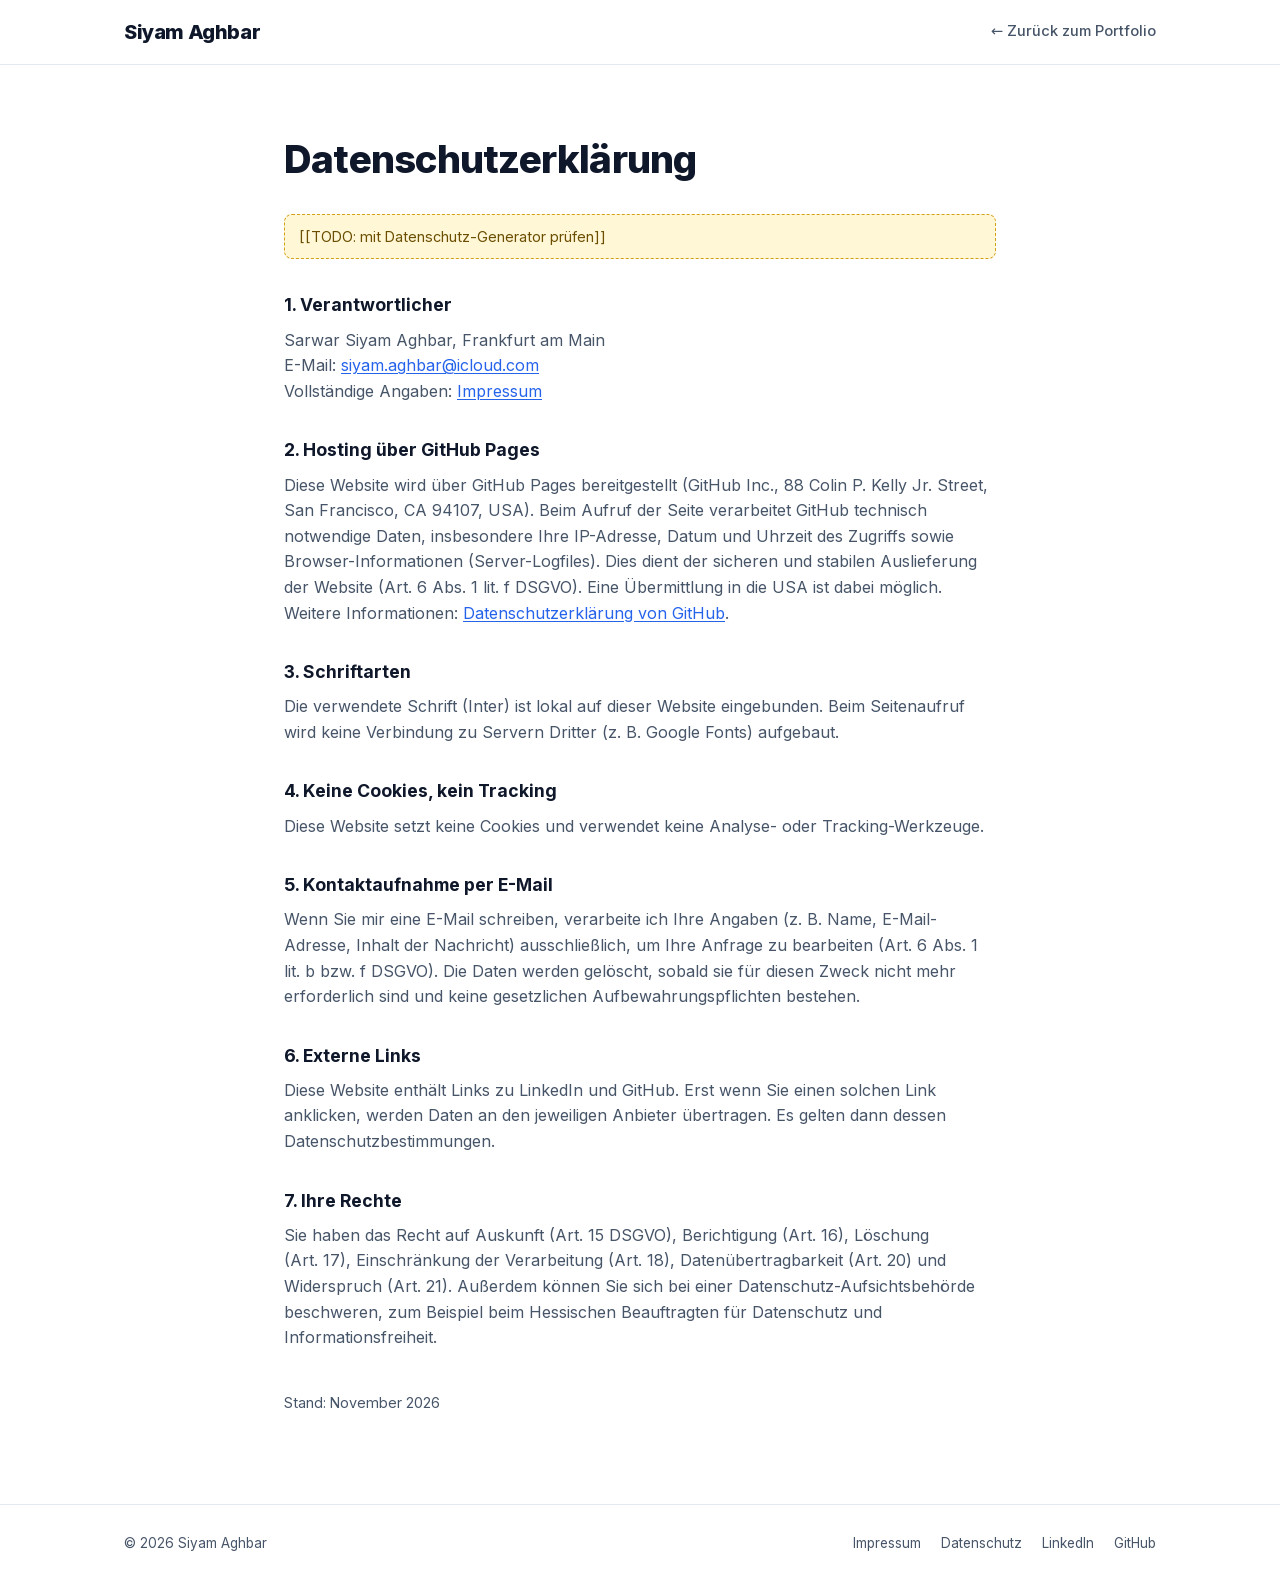
==== datenschutz.html @ 8df8c75a "Recht & Datenschutz: Inter lokal hosten, Impressum und Datenschutz anlegen - Inter als Variable Font" ====
<!doctype html>
<html lang="de">
<head>
  <meta charset="utf-8">
  <meta name="viewport" content="width=device-width, initial-scale=1">
  <title>Datenschutz – Siyam Aghbar</title>
  <meta name="robots" content="noindex">
  <link rel="icon" href="favicon.svg" type="image/svg+xml">
  <link rel="preload" href="fonts/inter-latin-var.woff2" as="font" type="font/woff2" crossorigin>
  <link rel="stylesheet" href="style.css">
</head>
<body>
  <a class="skip-link" href="#inhalt">Zum Inhalt</a>

  <header class="nav">
    <div class="container nav-inner">
      <a href="index.html" class="logo">Siyam Aghbar</a>
      <a href="index.html" class="nav-back">← Zurück zum Portfolio</a>
    </div>
  </header>

  <main id="inhalt" class="legal">
    <div class="container">
      <h1>Datenschutzerklärung</h1>

      <p class="todo-note">[[TODO: mit Datenschutz-Generator prüfen]]</p>

      <h2>1. Verantwortlicher</h2>
      <p>
        Sarwar Siyam Aghbar, Frankfurt am Main<br>
        E-Mail: <a href="mailto:siyam.aghbar@icloud.com">siyam.aghbar@icloud.com</a><br>
        Vollständige Angaben: <a href="impressum.html">Impressum</a>
      </p>

      <h2>2. Hosting über GitHub Pages</h2>
      <p>
        Diese Website wird über GitHub Pages bereitgestellt (GitHub Inc., 88 Colin P. Kelly Jr. Street,
        San Francisco, CA 94107, USA). Beim Aufruf der Seite verarbeitet GitHub technisch notwendige Daten,
        insbesondere Ihre IP-Adresse, Datum und Uhrzeit des Zugriffs sowie Browser-Informationen
        (Server-Logfiles). Dies dient der sicheren und stabilen Auslieferung der Website
        (Art.&nbsp;6 Abs.&nbsp;1 lit.&nbsp;f DSGVO). Eine Übermittlung in die USA ist dabei möglich.
        Weitere Informationen: <a href="https://docs.github.com/de/site-policy/privacy-policies/github-general-privacy-statement" target="_blank" rel="noopener">Datenschutzerklärung von GitHub</a>.
      </p>

      <h2>3. Schriftarten</h2>
      <p>
        Die verwendete Schrift (Inter) ist lokal auf dieser Website eingebunden.
        Beim Seitenaufruf wird keine Verbindung zu Servern Dritter (z.&nbsp;B. Google Fonts) aufgebaut.
      </p>

      <h2>4. Keine Cookies, kein Tracking</h2>
      <p>
        Diese Website setzt keine Cookies und verwendet keine Analyse- oder Tracking-Werkzeuge.
      </p>

      <h2>5. Kontaktaufnahme per E-Mail</h2>
      <p>
        Wenn Sie mir eine E-Mail schreiben, verarbeite ich Ihre Angaben (z.&nbsp;B. Name, E-Mail-Adresse,
        Inhalt der Nachricht) ausschließlich, um Ihre Anfrage zu bearbeiten
        (Art.&nbsp;6 Abs.&nbsp;1 lit.&nbsp;b bzw. f DSGVO). Die Daten werden gelöscht, sobald sie für diesen
        Zweck nicht mehr erforderlich sind und keine gesetzlichen Aufbewahrungspflichten bestehen.
      </p>

      <h2>6. Externe Links</h2>
      <p>
        Diese Website enthält Links zu LinkedIn und GitHub. Erst wenn Sie einen solchen Link anklicken,
        werden Daten an den jeweiligen Anbieter übertragen. Es gelten dann dessen Datenschutzbestimmungen.
      </p>

      <h2>7. Ihre Rechte</h2>
      <p>
        Sie haben das Recht auf Auskunft (Art.&nbsp;15 DSGVO), Berichtigung (Art.&nbsp;16), Löschung (Art.&nbsp;17),
        Einschränkung der Verarbeitung (Art.&nbsp;18), Datenübertragbarkeit (Art.&nbsp;20) und Widerspruch
        (Art.&nbsp;21). Außerdem können Sie sich bei einer Datenschutz-Aufsichtsbehörde beschweren,
        zum Beispiel beim Hessischen Beauftragten für Datenschutz und Informationsfreiheit.
      </p>

      <p class="legal-date">Stand: November 2026</p>
    </div>
  </main>

  <footer class="footer">
    <div class="container footer-inner">
      <span>© 2026 Siyam Aghbar</span>
      <nav class="footer-links" aria-label="Rechtliches und Profile">
        <a href="impressum.html">Impressum</a>
        <a href="datenschutz.html" aria-current="page">Datenschutz</a>
        <a href="https://www.linkedin.com/in/siyam-aghbar-1a1a46248/" target="_blank" rel="noopener">LinkedIn</a>
        <a href="https://github.com/sarwar-siyam" target="_blank" rel="noopener">GitHub</a>
      </nav>
    </div>
  </footer>
</body>
</html>
---- style.css ----
/* Schrift: Inter (Variable Font, Latin-Subset), lokal gehostet – Lizenz: fonts/OFL.txt */
@font-face {
  font-family: "Inter";
  font-style: normal;
  font-weight: 400 800;
  font-display: swap;
  src: url("fonts/inter-latin-var.woff2") format("woff2");
}

:root {
  --bg: #ffffff;
  --bg-alt: #f5f7fa;
  --text: #0f172a;
  --muted: #475569;
  --border: #e2e8f0;
  --accent: #2563eb;
  --accent-soft: #eff4ff;
  --card: #ffffff;
  --radius: 14px;
}

@media (prefers-color-scheme: dark) {
  :root {
    --bg: #0b1120;
    --bg-alt: #111827;
    --text: #e5e7eb;
    --muted: #9ca3af;
    --border: #1f2937;
    --accent: #60a5fa;
    --accent-soft: #172554;
    --card: #111827;
  }
  .section.alt .card { background: #0b1120; }
}

* { box-sizing: border-box; margin: 0; padding: 0; }

html { scroll-behavior: smooth; scroll-padding-top: 72px; }

body {
  font-family: "Inter", system-ui, -apple-system, sans-serif;
  background: var(--bg);
  color: var(--text);
  line-height: 1.6;
  -webkit-font-smoothing: antialiased;
}

a { color: inherit; text-decoration: none; }

.container { max-width: 1080px; margin: 0 auto; padding: 0 24px; }

/* NAV */
.nav {
  position: sticky; top: 0; z-index: 10;
  background: color-mix(in srgb, var(--bg) 85%, transparent);
  backdrop-filter: blur(10px);
  border-bottom: 1px solid var(--border);
}
.nav-inner { display: flex; align-items: center; justify-content: space-between; height: 64px; }
.logo { font-weight: 800; font-size: 1.25rem; letter-spacing: -0.02em; }
.logo span { color: var(--accent); }
.nav nav { display: flex; gap: 28px; align-items: center; }
.nav nav a { font-size: 0.92rem; font-weight: 500; color: var(--muted); transition: color .2s; }
.nav nav a:hover { color: var(--text); }
.nav nav a.nav-cta { color: var(--accent); }

/* HERO */
.hero { padding: 110px 0 90px; }
.eyebrow {
  display: inline-block; font-size: 0.85rem; font-weight: 600;
  color: var(--accent); background: var(--accent-soft);
  padding: 6px 14px; border-radius: 999px; margin-bottom: 22px;
}
.hero h1 { font-size: clamp(2.4rem, 6vw, 4rem); font-weight: 800; letter-spacing: -0.03em; line-height: 1.1; }
.lead { font-size: 1.2rem; color: var(--muted); max-width: 680px; margin-top: 22px; }
.lead strong { color: var(--text); font-weight: 600; }
.hero-actions { display: flex; gap: 12px; flex-wrap: wrap; margin-top: 34px; }

.btn {
  display: inline-flex; align-items: center; justify-content: center;
  padding: 12px 22px; border-radius: 10px; font-weight: 600; font-size: 0.95rem;
  transition: transform .15s, background .2s, border-color .2s;
}
.btn:hover { transform: translateY(-1px); }
.btn-primary { background: var(--accent); color: #fff; }
.btn-ghost { border: 1px solid var(--border); }
.btn-ghost:hover { border-color: var(--accent); }

.stats {
  list-style: none; display: grid; grid-template-columns: repeat(3, 1fr);
  gap: 16px; margin-top: 64px; max-width: 760px;
}
.stats li { border-left: 3px solid var(--accent); padding-left: 16px; }
.stats strong { display: block; font-size: 1.8rem; font-weight: 800; letter-spacing: -0.02em; }
.stats span { font-size: 0.9rem; color: var(--muted); }

/* SECTIONS */
.section { padding: 90px 0; }
.section.alt { background: var(--bg-alt); }
.section-title { font-size: clamp(1.7rem, 3.5vw, 2.2rem); font-weight: 800; letter-spacing: -0.02em; margin-bottom: 12px; }
.section-intro { color: var(--muted); max-width: 640px; margin-bottom: 40px; }
.sub-title { font-size: 1.15rem; margin: 48px 0 16px; }

/* CARDS */
.cards { display: grid; gap: 20px; }
.cards.three { grid-template-columns: repeat(3, 1fr); }
.cards.two { grid-template-columns: repeat(2, 1fr); }
.card {
  background: var(--card); border: 1px solid var(--border);
  border-radius: var(--radius); padding: 28px;
}
.card h3 { font-size: 1.1rem; margin-bottom: 8px; }
.card p { color: var(--muted); font-size: 0.95rem; }

.icon {
  width: 44px; height: 44px; border-radius: 10px; background: var(--accent-soft);
  display: grid; place-items: center; margin-bottom: 18px;
}
.icon svg { width: 22px; height: 22px; fill: none; stroke: var(--accent); stroke-width: 2; stroke-linecap: round; stroke-linejoin: round; }

.project { display: flex; flex-direction: column; transition: border-color .2s, transform .2s, box-shadow .2s; }
.project:hover { border-color: var(--accent); transform: translateY(-3px); box-shadow: 0 10px 30px -12px rgba(37, 99, 235, .25); }
.project p { flex: 1; }
.tags { display: flex; flex-wrap: wrap; gap: 6px; margin-bottom: 14px; }
.tags span { font-size: 0.75rem; font-weight: 600; color: var(--accent); background: var(--accent-soft); padding: 3px 10px; border-radius: 999px; }
.more { margin-top: 18px; font-weight: 600; font-size: 0.9rem; color: var(--accent); }

/* TIMELINE */
.timeline { list-style: none; margin-top: 32px; border-left: 2px solid var(--border); }
.timeline > li { position: relative; padding: 0 0 44px 32px; }
.timeline > li:last-child { padding-bottom: 0; }
.timeline > li::before {
  content: ""; position: absolute; left: -7px; top: 6px;
  width: 12px; height: 12px; border-radius: 50%;
  background: var(--accent); box-shadow: 0 0 0 4px var(--bg-alt);
}
.date { font-size: 0.85rem; font-weight: 600; color: var(--accent); }
.timeline h3 { font-size: 1.15rem; margin-top: 2px; }
.meta { color: var(--muted); font-size: 0.9rem; margin-bottom: 10px; }
.timeline ul { padding-left: 18px; color: var(--muted); }
.timeline ul li { margin-bottom: 6px; }
.timeline ul strong { color: var(--text); font-weight: 600; }

/* SKILLS */
.skills-grid { display: grid; grid-template-columns: repeat(3, 1fr); gap: 28px; margin-top: 32px; }
.skill-group h3 { font-size: 0.95rem; margin-bottom: 10px; }
.chips { list-style: none; display: flex; flex-wrap: wrap; gap: 8px; }
.chips li { font-size: 0.85rem; padding: 5px 12px; border: 1px solid var(--border); border-radius: 8px; background: var(--card); }

.certs { display: grid; grid-template-columns: repeat(4, 1fr); gap: 16px; }
.cert {
  display: flex; flex-direction: column; gap: 4px;
  background: var(--card); border: 1px solid var(--border); border-radius: var(--radius); padding: 18px;
  font-size: 0.9rem; color: var(--muted);
}
.cert .code { font-weight: 800; font-size: 1.1rem; color: var(--text); }
.edu { margin-top: 48px; }

/* CONTACT */
.contact { text-align: center; }
.contact .section-intro { margin-left: auto; margin-right: auto; }
.contact-links { display: flex; gap: 12px; justify-content: center; flex-wrap: wrap; }
.location { margin-top: 24px; color: var(--muted); font-size: 0.9rem; }

.footer { border-top: 1px solid var(--border); padding: 28px 0; font-size: 0.85rem; color: var(--muted); }

/* RESPONSIVE */
@media (max-width: 860px) {
  .cards.three, .skills-grid { grid-template-columns: 1fr 1fr; }
  .certs { grid-template-columns: 1fr 1fr; }
}
@media (max-width: 640px) {
  .container { padding: 0 16px; }
  .nav nav a:not(.nav-cta) { display: none; }
  .hero { padding: 70px 0 60px; }
  .stats, .cards.three, .cards.two, .skills-grid, .certs { grid-template-columns: 1fr; }
  .stats { gap: 20px; margin-top: 44px; }
  .section { padding: 64px 0; }
  .card { padding: 22px; }
}

/* ===== v2: Kundennutzen & Projekte ===== */
.hl { color: var(--accent); }
.hero h1 { max-width: 820px; }

.pains .card h3 { font-size: 1.05rem; }
.pains .card { border-top: 3px solid var(--accent); }

.service p { margin-bottom: 16px; }
.checks { list-style: none; display: grid; gap: 8px; font-size: 0.92rem; }
.checks li { position: relative; padding-left: 26px; }
.checks li::before {
  content: ""; position: absolute; left: 0; top: 4px; width: 16px; height: 16px; border-radius: 50%;
  background: var(--accent-soft) url("data:image/svg+xml,%3Csvg xmlns='http://www.w3.org/2000/svg' viewBox='0 0 16 16'%3E%3Cpath d='M4 8.5l2.5 2.5L12 5.5' fill='none' stroke='%232563eb' stroke-width='2' stroke-linecap='round' stroke-linejoin='round'/%3E%3C/svg%3E") center/12px no-repeat;
}

.case {
  background: var(--card); border: 1px solid var(--border); border-radius: var(--radius);
  padding: 32px; margin-bottom: 24px;
}
.case-label { font-size: 0.8rem; font-weight: 600; color: var(--accent); text-transform: uppercase; letter-spacing: 0.06em; }
.case-head h3 { font-size: 1.35rem; margin: 6px 0 22px; letter-spacing: -0.01em; }
.case-grid { display: grid; grid-template-columns: repeat(3, 1fr); gap: 28px; margin-bottom: 22px; }
.case-grid h4 { font-size: 0.8rem; text-transform: uppercase; letter-spacing: 0.06em; color: var(--muted); margin-bottom: 6px; }
.case-grid p { font-size: 0.95rem; color: var(--muted); }
.case-grid .result { background: var(--accent-soft); border-radius: 10px; padding: 16px 18px; }
.case-grid .result p, .case-grid .result strong { color: var(--text); }
.case .tags { margin-bottom: 0; }

.stack { display: grid; grid-template-columns: repeat(3, 1fr); gap: 20px; }
.stack-item { background: var(--card); border: 1px solid var(--border); border-radius: var(--radius); padding: 24px; }
.stack-item h3 { font-size: 1.05rem; margin-bottom: 14px; }
.stack-item .chips li { background: var(--bg-alt); }

.steps { list-style: none; display: grid; grid-template-columns: repeat(4, 1fr); gap: 20px; margin-top: 32px; }
.steps li { background: var(--card); border: 1px solid var(--border); border-radius: var(--radius); padding: 24px; }
.steps .num { font-size: 1.6rem; font-weight: 800; color: var(--accent); }
.steps h3 { font-size: 1.05rem; margin: 6px 0 8px; }
.steps p { font-size: 0.92rem; color: var(--muted); }

.certs-section { padding: 64px 0; }
.section-title.small { font-size: 1.3rem; margin-bottom: 20px; }

@media (prefers-color-scheme: dark) {
  .section.alt .case, .section.alt .steps li { background: #0b1120; }
}

@media (max-width: 860px) {
  .case-grid { grid-template-columns: 1fr; gap: 18px; }
  .stack, .steps { grid-template-columns: 1fr 1fr; }
}
@media (max-width: 640px) {
  .stack, .steps { grid-template-columns: 1fr; }
  .case { padding: 22px; }
  .case-head h3 { font-size: 1.15rem; }
}

/* Medallion-Datenfluss */
.flow { display: flex; align-items: stretch; gap: 26px; margin-bottom: 26px; flex-wrap: wrap; }
.flow-step {
  position: relative; flex: 1 1 0; min-width: 110px;
  border: 1px solid var(--border); border-radius: 10px; padding: 12px 14px;
  background: var(--bg-alt); font-size: 0.85rem;
}
.flow-step strong { display: block; font-size: 0.95rem; }
.flow-step span { color: var(--muted); }
.flow-step:not(:last-child)::after {
  content: "→"; position: absolute; right: -20px; top: 50%; transform: translateY(-50%);
  color: var(--muted); font-weight: 700;
}
.flow-step.bronze { border-top: 3px solid #b0753c; }
.flow-step.silver { border-top: 3px solid #94a3b8; }
.flow-step.gold   { border-top: 3px solid #d4a017; }
@media (max-width: 640px) {
  .flow { flex-direction: column; gap: 22px; }
  .flow-step:not(:last-child)::after { content: "↓"; right: auto; left: 50%; top: auto; bottom: -21px; transform: translateX(-50%); }
}

/* Hervorgehobenes Open-Source-Projekt */
.case.featured { border: 1px solid var(--accent); box-shadow: 0 12px 34px -18px rgba(37, 99, 235, .35); }
.case-foot { display: flex; align-items: center; justify-content: space-between; gap: 16px; flex-wrap: wrap; }
.btn-sm { padding: 9px 16px; font-size: 0.88rem; }
@media (max-width: 640px) { .case-foot .btn-sm { width: 100%; } }

/* Rechtliche Seiten & Footer */
.footer-inner { display: flex; justify-content: space-between; align-items: center; gap: 16px; flex-wrap: wrap; }
.footer-links { display: flex; gap: 20px; flex-wrap: wrap; }
.footer-links a:hover { color: var(--text); }
.nav-back { font-size: 0.92rem; font-weight: 500; color: var(--muted); }
.legal { padding: 64px 0 90px; }
.legal .container { max-width: 760px; }
.legal h1 { font-size: clamp(1.8rem, 4vw, 2.4rem); font-weight: 800; letter-spacing: -0.02em; margin-bottom: 24px; }
.legal h2 { font-size: 1.1rem; margin: 32px 0 8px; }
.legal p { color: var(--muted); }
.legal a { color: var(--accent); text-decoration: underline; text-underline-offset: 2px; }
.legal-date { margin-top: 40px; font-size: 0.9rem; }
.todo-note { background: #fff7d6; color: #6b4e00 !important; border: 1px dashed #d4a017; border-radius: 8px; padding: 10px 14px; font-size: 0.9rem; }
.skip-link { position: absolute; left: -9999px; top: 8px; z-index: 100; background: var(--accent); color: #fff; padding: 8px 14px; border-radius: 8px; }
.skip-link:focus { left: 8px; }
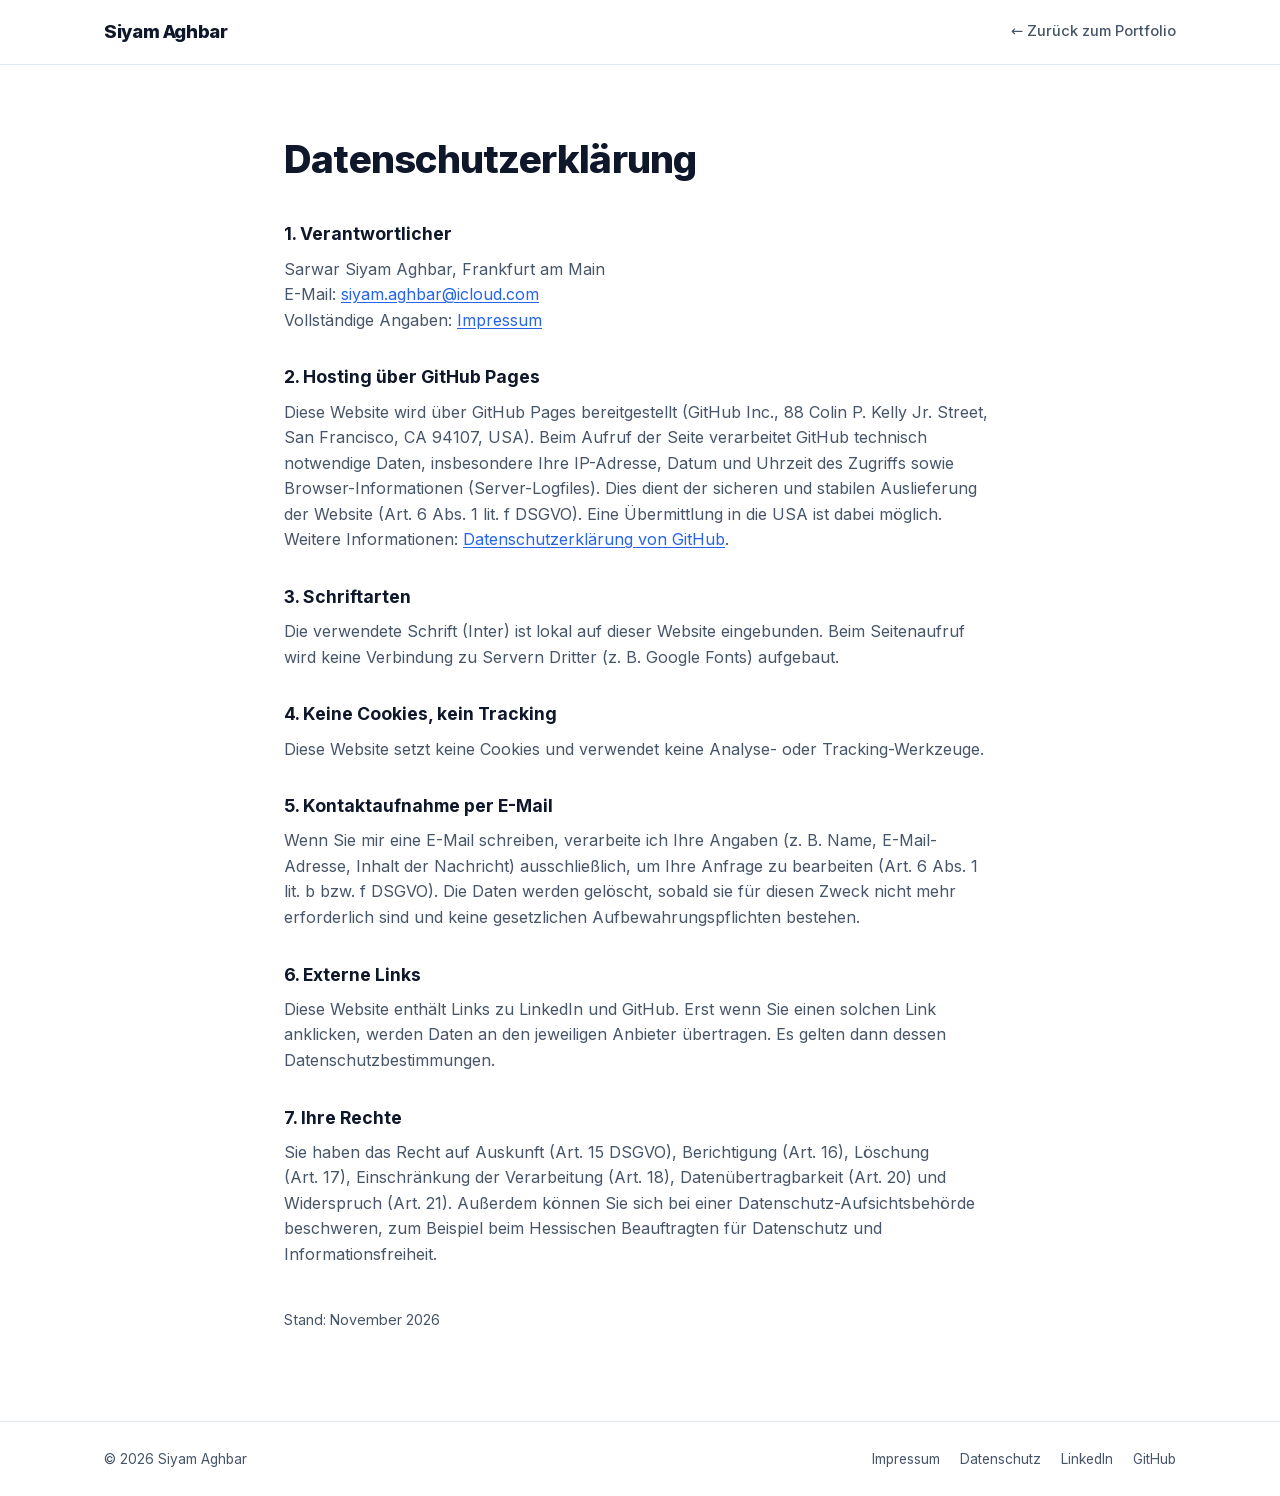
==== commit 996cb7b6: "Sichtbare Platzhalter fuer die Veroeffentlichung entfernen Offene Angaben (Zertifikatslinks, Projekt" ====
--- a/datenschutz.html
+++ b/datenschutz.html
@@ -22,8 +22,6 @@
   <main id="inhalt" class="legal">
     <div class="container">
       <h1>Datenschutzerklärung</h1>
-
-      <p class="todo-note">[[TODO: mit Datenschutz-Generator prüfen]]</p>
 
       <h2>1. Verantwortlicher</h2>
       <p>
--- a/style.css
+++ b/style.css
@@ -1,4 +1,13 @@
-/* Schrift: Inter (Variable Font, Latin-Subset), lokal gehostet – Lizenz: fonts/OFL.txt */
+/* =============================================================================
+   Siyam Aghbar – Portfolio
+   1. Schrift & Variablen   2. Basis   3. Navigation   4. Hero   5. Zertifikate
+   6. Abschnitte & Karten   7. Erfahrung   8. Projekte   9. Skills & Ausbildung
+   10. Arbeitsweise, Über mich, Kontakt   11. Footer & Rechtliches
+   12. Barrierefreiheit   13. Responsive
+   ============================================================================= */
+
+/* 1. Schrift & Variablen ------------------------------------------------------ */
+/* Inter (Variable Font, Latin-Subset), lokal gehostet – Lizenz: fonts/OFL.txt */
 @font-face {
   font-family: "Inter";
   font-style: normal;
@@ -15,7 +24,9 @@
   --border: #e2e8f0;
   --accent: #2563eb;
   --accent-soft: #eff4ff;
+  --on-accent: #ffffff;
   --card: #ffffff;
+  --card-alt: #ffffff;
   --radius: 14px;
 }
 
@@ -28,15 +39,15 @@
     --border: #1f2937;
     --accent: #60a5fa;
     --accent-soft: #172554;
+    --on-accent: #0b1120;
     --card: #111827;
+    --card-alt: #0b1120;
   }
-  .section.alt .card { background: #0b1120; }
-}
-
+}
+
+/* 2. Basis -------------------------------------------------------------------- */
 * { box-sizing: border-box; margin: 0; padding: 0; }
-
-html { scroll-behavior: smooth; scroll-padding-top: 72px; }
-
+html { scroll-behavior: smooth; scroll-padding-top: 76px; }
 body {
   font-family: "Inter", system-ui, -apple-system, sans-serif;
   background: var(--bg);
@@ -44,37 +55,9 @@
   line-height: 1.6;
   -webkit-font-smoothing: antialiased;
 }
-
 a { color: inherit; text-decoration: none; }
-
-.container { max-width: 1080px; margin: 0 auto; padding: 0 24px; }
-
-/* NAV */
-.nav {
-  position: sticky; top: 0; z-index: 10;
-  background: color-mix(in srgb, var(--bg) 85%, transparent);
-  backdrop-filter: blur(10px);
-  border-bottom: 1px solid var(--border);
-}
-.nav-inner { display: flex; align-items: center; justify-content: space-between; height: 64px; }
-.logo { font-weight: 800; font-size: 1.25rem; letter-spacing: -0.02em; }
-.logo span { color: var(--accent); }
-.nav nav { display: flex; gap: 28px; align-items: center; }
-.nav nav a { font-size: 0.92rem; font-weight: 500; color: var(--muted); transition: color .2s; }
-.nav nav a:hover { color: var(--text); }
-.nav nav a.nav-cta { color: var(--accent); }
-
-/* HERO */
-.hero { padding: 110px 0 90px; }
-.eyebrow {
-  display: inline-block; font-size: 0.85rem; font-weight: 600;
-  color: var(--accent); background: var(--accent-soft);
-  padding: 6px 14px; border-radius: 999px; margin-bottom: 22px;
-}
-.hero h1 { font-size: clamp(2.4rem, 6vw, 4rem); font-weight: 800; letter-spacing: -0.03em; line-height: 1.1; }
-.lead { font-size: 1.2rem; color: var(--muted); max-width: 680px; margin-top: 22px; }
-.lead strong { color: var(--text); font-weight: 600; }
-.hero-actions { display: flex; gap: 12px; flex-wrap: wrap; margin-top: 34px; }
+img { max-width: 100%; height: auto; display: block; }
+.container { max-width: 1120px; margin: 0 auto; padding: 0 24px; }
 
 .btn {
   display: inline-flex; align-items: center; justify-content: center;
@@ -82,167 +65,138 @@
   transition: transform .15s, background .2s, border-color .2s;
 }
 .btn:hover { transform: translateY(-1px); }
-.btn-primary { background: var(--accent); color: #fff; }
+.btn-primary { background: var(--accent); color: var(--on-accent); }
 .btn-ghost { border: 1px solid var(--border); }
 .btn-ghost:hover { border-color: var(--accent); }
-
-.stats {
-  list-style: none; display: grid; grid-template-columns: repeat(3, 1fr);
-  gap: 16px; margin-top: 64px; max-width: 760px;
-}
-.stats li { border-left: 3px solid var(--accent); padding-left: 16px; }
-.stats strong { display: block; font-size: 1.8rem; font-weight: 800; letter-spacing: -0.02em; }
-.stats span { font-size: 0.9rem; color: var(--muted); }
-
-/* SECTIONS */
-.section { padding: 90px 0; }
+.btn-sm { padding: 8px 14px; font-size: 0.88rem; }
+.text-link { font-weight: 600; color: var(--accent); }
+.text-link:hover { text-decoration: underline; text-underline-offset: 3px; }
+
+/* sichtbare Platzhalter */
+.todo-note, .todo-inline, .cert-link {
+  background: #fff7d6; color: #6b4e00; border: 1px dashed #d4a017; border-radius: 8px;
+}
+.todo-note { margin-top: 14px; padding: 8px 12px; font-size: 0.85rem; }
+.todo-inline { display: inline-block; margin-top: 6px; padding: 2px 8px; font-size: 0.82rem; }
+
+/* 3. Navigation ------------------------------------------------------------- */
+.nav {
+  position: sticky; top: 0; z-index: 10;
+  background: color-mix(in srgb, var(--bg) 88%, transparent);
+  backdrop-filter: blur(10px);
+  border-bottom: 1px solid var(--border);
+}
+.nav-inner { display: flex; align-items: center; justify-content: space-between; height: 64px; gap: 16px; }
+.logo { font-weight: 800; font-size: 1.15rem; letter-spacing: -0.02em; }
+.nav-menu { display: flex; gap: 26px; align-items: center; }
+.nav-menu a:not(.btn) { font-size: 0.92rem; font-weight: 500; color: var(--muted); transition: color .2s; }
+.nav-menu a:not(.btn):hover { color: var(--text); }
+.nav-toggle { display: none; }
+
+/* 4. Hero ------------------------------------------------------------------- */
+.hero { padding: 88px 0 72px; }
+.hero-grid { display: grid; grid-template-columns: minmax(0, 1.55fr) minmax(0, 1fr); gap: 48px; align-items: start; }
+.eyebrow {
+  display: inline-block; font-size: 0.85rem; font-weight: 600;
+  color: var(--accent); background: var(--accent-soft);
+  padding: 6px 14px; border-radius: 999px; margin-bottom: 20px;
+}
+.hero h1 { font-size: clamp(2.5rem, 6vw, 4rem); font-weight: 800; letter-spacing: -0.03em; line-height: 1.05; }
+.role { font-size: clamp(1.15rem, 2.4vw, 1.45rem); font-weight: 600; margin-top: 12px; }
+.lead { font-size: 1.1rem; color: var(--muted); max-width: 640px; margin-top: 18px; }
+.hero-actions { display: flex; gap: 12px 18px; flex-wrap: wrap; align-items: center; margin-top: 28px; }
+
+.stats { list-style: none; display: grid; grid-template-columns: repeat(3, 1fr); gap: 16px; margin-top: 44px; }
+.stats li { border-left: 3px solid var(--accent); padding-left: 14px; }
+.stats strong { display: block; font-size: 1.7rem; font-weight: 800; letter-spacing: -0.02em; }
+.stats span { font-size: 0.86rem; color: var(--muted); }
+
+.hero-side { display: grid; gap: 20px; }
+.portrait { border-radius: var(--radius); border: 1px solid var(--border); }
+.glance { background: var(--bg-alt); border: 1px solid var(--border); border-radius: var(--radius); padding: 24px; }
+.glance-title { font-size: 0.8rem; text-transform: uppercase; letter-spacing: 0.06em; color: var(--muted); margin-bottom: 14px; }
+.glance dl { display: grid; gap: 12px; }
+.glance dt { font-size: 0.8rem; color: var(--muted); }
+.glance dd { font-weight: 600; font-size: 0.95rem; }
+
+/* 5. Zertifikatsleiste -------------------------------------------------------- */
+.cert-bar { border-top: 1px solid var(--border); border-bottom: 1px solid var(--border); background: var(--bg-alt); padding: 22px 0; }
+.cert-list { list-style: none; display: flex; flex-wrap: wrap; gap: 12px; }
+.cert-badge {
+  display: flex; align-items: center; gap: 10px;
+  background: var(--card); border: 1px solid var(--border); border-radius: 10px;
+  padding: 10px 14px; font-size: 0.86rem; color: var(--muted); transition: border-color .2s;
+}
+.cert-badge:hover { border-color: var(--accent); }
+.cert-badge .code { font-weight: 800; color: var(--text); }
+.cert-badge.minor { opacity: .8; font-size: 0.8rem; }
+
+/* 6. Abschnitte & Karten ------------------------------------------------------ */
+.section { padding: 84px 0; }
 .section.alt { background: var(--bg-alt); }
-.section-title { font-size: clamp(1.7rem, 3.5vw, 2.2rem); font-weight: 800; letter-spacing: -0.02em; margin-bottom: 12px; }
-.section-intro { color: var(--muted); max-width: 640px; margin-bottom: 40px; }
-.sub-title { font-size: 1.15rem; margin: 48px 0 16px; }
-
-/* CARDS */
+.section-title { font-size: clamp(1.7rem, 3.5vw, 2.2rem); font-weight: 800; letter-spacing: -0.02em; margin-bottom: 10px; }
+.section-intro { color: var(--muted); max-width: 640px; margin-bottom: 36px; }
+.sub-title { font-size: 1.15rem; margin-bottom: 8px; }
+
 .cards { display: grid; gap: 20px; }
 .cards.three { grid-template-columns: repeat(3, 1fr); }
 .cards.two { grid-template-columns: repeat(2, 1fr); }
-.card {
-  background: var(--card); border: 1px solid var(--border);
-  border-radius: var(--radius); padding: 28px;
-}
-.card h3 { font-size: 1.1rem; margin-bottom: 8px; }
+.card { background: var(--card); border: 1px solid var(--border); border-radius: var(--radius); padding: 26px; }
+.section.alt .card { background: var(--card-alt); }
+.card h3 { font-size: 1.08rem; margin-bottom: 8px; }
 .card p { color: var(--muted); font-size: 0.95rem; }
 
-.icon {
-  width: 44px; height: 44px; border-radius: 10px; background: var(--accent-soft);
-  display: grid; place-items: center; margin-bottom: 18px;
-}
+.icon { width: 44px; height: 44px; border-radius: 10px; background: var(--accent-soft); display: grid; place-items: center; margin-bottom: 16px; }
 .icon svg { width: 22px; height: 22px; fill: none; stroke: var(--accent); stroke-width: 2; stroke-linecap: round; stroke-linejoin: round; }
 
-.project { display: flex; flex-direction: column; transition: border-color .2s, transform .2s, box-shadow .2s; }
-.project:hover { border-color: var(--accent); transform: translateY(-3px); box-shadow: 0 10px 30px -12px rgba(37, 99, 235, .25); }
-.project p { flex: 1; }
-.tags { display: flex; flex-wrap: wrap; gap: 6px; margin-bottom: 14px; }
-.tags span { font-size: 0.75rem; font-weight: 600; color: var(--accent); background: var(--accent-soft); padding: 3px 10px; border-radius: 999px; }
-.more { margin-top: 18px; font-weight: 600; font-size: 0.9rem; color: var(--accent); }
-
-/* TIMELINE */
-.timeline { list-style: none; margin-top: 32px; border-left: 2px solid var(--border); }
-.timeline > li { position: relative; padding: 0 0 44px 32px; }
+.strength { display: flex; flex-direction: column; }
+.strength p { flex: 1; margin-bottom: 14px; }
+.proof { font-size: 0.9rem; font-weight: 600; color: var(--accent); margin-top: 4px; }
+.proof:hover { text-decoration: underline; text-underline-offset: 3px; }
+
+.tags { list-style: none; display: flex; flex-wrap: wrap; gap: 6px; }
+.tags li { font-size: 0.75rem; font-weight: 600; color: var(--accent); background: var(--accent-soft); padding: 3px 10px; border-radius: 999px; }
+
+/* 7. Berufserfahrung (Timeline) ------------------------------------------------ */
+.timeline { list-style: none; border-left: 2px solid var(--border); margin-left: 6px; }
+.timeline > li { position: relative; padding: 0 0 40px 30px; }
 .timeline > li:last-child { padding-bottom: 0; }
 .timeline > li::before {
-  content: ""; position: absolute; left: -7px; top: 6px;
-  width: 12px; height: 12px; border-radius: 50%;
+  content: ""; position: absolute; left: -7px; top: 7px; width: 12px; height: 12px; border-radius: 50%;
   background: var(--accent); box-shadow: 0 0 0 4px var(--bg-alt);
 }
-.date { font-size: 0.85rem; font-weight: 600; color: var(--accent); }
-.timeline h3 { font-size: 1.15rem; margin-top: 2px; }
-.meta { color: var(--muted); font-size: 0.9rem; margin-bottom: 10px; }
+.tl-head { display: flex; justify-content: space-between; align-items: baseline; gap: 6px 16px; flex-wrap: wrap; }
+.tl-head h3 { font-size: 1.12rem; }
+.tl-date { font-size: 0.88rem; font-weight: 600; color: var(--accent); white-space: nowrap; }
+.tl-org { color: var(--muted); font-size: 0.92rem; margin: 2px 0 10px; }
 .timeline ul { padding-left: 18px; color: var(--muted); }
-.timeline ul li { margin-bottom: 6px; }
-.timeline ul strong { color: var(--text); font-weight: 600; }
-
-/* SKILLS */
-.skills-grid { display: grid; grid-template-columns: repeat(3, 1fr); gap: 28px; margin-top: 32px; }
-.skill-group h3 { font-size: 0.95rem; margin-bottom: 10px; }
-.chips { list-style: none; display: flex; flex-wrap: wrap; gap: 8px; }
-.chips li { font-size: 0.85rem; padding: 5px 12px; border: 1px solid var(--border); border-radius: 8px; background: var(--card); }
-
-.certs { display: grid; grid-template-columns: repeat(4, 1fr); gap: 16px; }
-.cert {
-  display: flex; flex-direction: column; gap: 4px;
-  background: var(--card); border: 1px solid var(--border); border-radius: var(--radius); padding: 18px;
-  font-size: 0.9rem; color: var(--muted);
-}
-.cert .code { font-weight: 800; font-size: 1.1rem; color: var(--text); }
-.edu { margin-top: 48px; }
-
-/* CONTACT */
-.contact { text-align: center; }
-.contact .section-intro { margin-left: auto; margin-right: auto; }
-.contact-links { display: flex; gap: 12px; justify-content: center; flex-wrap: wrap; }
-.location { margin-top: 24px; color: var(--muted); font-size: 0.9rem; }
-
-.footer { border-top: 1px solid var(--border); padding: 28px 0; font-size: 0.85rem; color: var(--muted); }
-
-/* RESPONSIVE */
-@media (max-width: 860px) {
-  .cards.three, .skills-grid { grid-template-columns: 1fr 1fr; }
-  .certs { grid-template-columns: 1fr 1fr; }
-}
-@media (max-width: 640px) {
-  .container { padding: 0 16px; }
-  .nav nav a:not(.nav-cta) { display: none; }
-  .hero { padding: 70px 0 60px; }
-  .stats, .cards.three, .cards.two, .skills-grid, .certs { grid-template-columns: 1fr; }
-  .stats { gap: 20px; margin-top: 44px; }
-  .section { padding: 64px 0; }
-  .card { padding: 22px; }
-}
-
-/* ===== v2: Kundennutzen & Projekte ===== */
-.hl { color: var(--accent); }
-.hero h1 { max-width: 820px; }
-
-.pains .card h3 { font-size: 1.05rem; }
-.pains .card { border-top: 3px solid var(--accent); }
-
-.service p { margin-bottom: 16px; }
-.checks { list-style: none; display: grid; gap: 8px; font-size: 0.92rem; }
-.checks li { position: relative; padding-left: 26px; }
-.checks li::before {
-  content: ""; position: absolute; left: 0; top: 4px; width: 16px; height: 16px; border-radius: 50%;
-  background: var(--accent-soft) url("data:image/svg+xml,%3Csvg xmlns='http://www.w3.org/2000/svg' viewBox='0 0 16 16'%3E%3Cpath d='M4 8.5l2.5 2.5L12 5.5' fill='none' stroke='%232563eb' stroke-width='2' stroke-linecap='round' stroke-linejoin='round'/%3E%3C/svg%3E") center/12px no-repeat;
-}
-
-.case {
-  background: var(--card); border: 1px solid var(--border); border-radius: var(--radius);
-  padding: 32px; margin-bottom: 24px;
-}
-.case-label { font-size: 0.8rem; font-weight: 600; color: var(--accent); text-transform: uppercase; letter-spacing: 0.06em; }
-.case-head h3 { font-size: 1.35rem; margin: 6px 0 22px; letter-spacing: -0.01em; }
-.case-grid { display: grid; grid-template-columns: repeat(3, 1fr); gap: 28px; margin-bottom: 22px; }
-.case-grid h4 { font-size: 0.8rem; text-transform: uppercase; letter-spacing: 0.06em; color: var(--muted); margin-bottom: 6px; }
-.case-grid p { font-size: 0.95rem; color: var(--muted); }
-.case-grid .result { background: var(--accent-soft); border-radius: 10px; padding: 16px 18px; }
-.case-grid .result p, .case-grid .result strong { color: var(--text); }
-.case .tags { margin-bottom: 0; }
-
-.stack { display: grid; grid-template-columns: repeat(3, 1fr); gap: 20px; }
-.stack-item { background: var(--card); border: 1px solid var(--border); border-radius: var(--radius); padding: 24px; }
-.stack-item h3 { font-size: 1.05rem; margin-bottom: 14px; }
-.stack-item .chips li { background: var(--bg-alt); }
-
-.steps { list-style: none; display: grid; grid-template-columns: repeat(4, 1fr); gap: 20px; margin-top: 32px; }
-.steps li { background: var(--card); border: 1px solid var(--border); border-radius: var(--radius); padding: 24px; }
-.steps .num { font-size: 1.6rem; font-weight: 800; color: var(--accent); }
-.steps h3 { font-size: 1.05rem; margin: 6px 0 8px; }
-.steps p { font-size: 0.92rem; color: var(--muted); }
-
-.certs-section { padding: 64px 0; }
-.section-title.small { font-size: 1.3rem; margin-bottom: 20px; }
-
-@media (prefers-color-scheme: dark) {
-  .section.alt .case, .section.alt .steps li { background: #0b1120; }
-}
-
-@media (max-width: 860px) {
-  .case-grid { grid-template-columns: 1fr; gap: 18px; }
-  .stack, .steps { grid-template-columns: 1fr 1fr; }
-}
-@media (max-width: 640px) {
-  .stack, .steps { grid-template-columns: 1fr; }
-  .case { padding: 22px; }
-  .case-head h3 { font-size: 1.15rem; }
-}
-
-/* Medallion-Datenfluss */
-.flow { display: flex; align-items: stretch; gap: 26px; margin-bottom: 26px; flex-wrap: wrap; }
+.timeline ul li { margin-bottom: 5px; }
+
+/* 8. Projekte ----------------------------------------------------------------- */
+.case { background: var(--card); border: 1px solid var(--border); border-radius: var(--radius); padding: 30px; margin-bottom: 24px; }
+.case-meta { font-size: 0.8rem; font-weight: 600; color: var(--accent); text-transform: uppercase; letter-spacing: 0.05em; }
+.case-head h3 { font-size: 1.3rem; margin: 6px 0 20px; letter-spacing: -0.01em; }
+.case-body { display: grid; grid-template-columns: minmax(0, 1fr) minmax(0, 1.7fr); gap: 28px; margin-bottom: 18px; }
+.result { background: var(--accent-soft); border-radius: 12px; padding: 20px; align-self: start; }
+.result-number { font-size: 2.1rem; font-weight: 800; letter-spacing: -0.02em; color: var(--accent); line-height: 1.15; margin-bottom: 6px; }
+.result p:not(.result-number):not(.todo-inline) { font-size: 0.95rem; }
+.contribution h4 { font-size: 0.8rem; text-transform: uppercase; letter-spacing: 0.06em; color: var(--muted); margin-bottom: 8px; }
+.contribution ul { padding-left: 18px; display: grid; gap: 6px; font-size: 0.95rem; }
+.case-compact .contribution { margin-bottom: 18px; }
+.case details { margin-bottom: 18px; border-top: 1px solid var(--border); padding-top: 12px; }
+.case summary { cursor: pointer; font-weight: 600; font-size: 0.92rem; color: var(--accent); }
+.case details p { color: var(--muted); font-size: 0.95rem; margin-top: 8px; max-width: 760px; }
+.shot { margin-bottom: 18px; }
+.shot img { aspect-ratio: 16 / 10; object-fit: cover; border-radius: 10px; border: 1px solid var(--border); }
+.shot figcaption { font-size: 0.82rem; color: var(--muted); margin-top: 6px; }
+
+.flow { display: flex; align-items: stretch; gap: 26px; margin-bottom: 24px; flex-wrap: wrap; }
 .flow-step {
-  position: relative; flex: 1 1 0; min-width: 110px;
+  position: relative; flex: 1 1 0; min-width: 120px;
   border: 1px solid var(--border); border-radius: 10px; padding: 12px 14px;
   background: var(--bg-alt); font-size: 0.85rem;
 }
-.flow-step strong { display: block; font-size: 0.95rem; }
+.flow-step strong { display: block; font-size: 0.93rem; }
 .flow-step span { color: var(--muted); }
 .flow-step:not(:last-child)::after {
   content: "→"; position: absolute; right: -20px; top: 50%; transform: translateY(-50%);
@@ -251,29 +205,113 @@
 .flow-step.bronze { border-top: 3px solid #b0753c; }
 .flow-step.silver { border-top: 3px solid #94a3b8; }
 .flow-step.gold   { border-top: 3px solid #d4a017; }
-@media (max-width: 640px) {
-  .flow { flex-direction: column; gap: 22px; }
-  .flow-step:not(:last-child)::after { content: "↓"; right: auto; left: 50%; top: auto; bottom: -21px; transform: translateX(-50%); }
-}
-
-/* Hervorgehobenes Open-Source-Projekt */
-.case.featured { border: 1px solid var(--accent); box-shadow: 0 12px 34px -18px rgba(37, 99, 235, .35); }
-.case-foot { display: flex; align-items: center; justify-content: space-between; gap: 16px; flex-wrap: wrap; }
-.btn-sm { padding: 9px 16px; font-size: 0.88rem; }
-@media (max-width: 640px) { .case-foot .btn-sm { width: 100%; } }
-
-/* Rechtliche Seiten & Footer */
+
+.own-projects { margin-top: 48px; padding-top: 32px; border-top: 1px solid var(--border); }
+.own-projects p { color: var(--muted); margin-bottom: 8px; }
+
+/* 9. Skills & Ausbildung -------------------------------------------------------- */
+.stack { display: grid; grid-template-columns: repeat(3, 1fr); gap: 20px; }
+.stack-item { background: var(--card-alt); border: 1px solid var(--border); border-radius: var(--radius); padding: 22px; display: flex; flex-direction: column; }
+.stack-item h3 { font-size: 1.02rem; margin-bottom: 12px; }
+.chips { list-style: none; display: flex; flex-wrap: wrap; gap: 8px; flex: 1; align-content: flex-start; }
+.chips li { font-size: 0.84rem; padding: 4px 11px; border: 1px solid var(--border); border-radius: 8px; background: var(--bg-alt); }
+.stack-proof { font-size: 0.82rem; color: var(--muted); margin-top: 14px; }
+.stack-proof a { color: var(--accent); font-weight: 600; }
+
+.edu-grid { display: grid; grid-template-columns: minmax(0, 1fr) minmax(0, 2fr); gap: 20px; align-items: start; }
+.certs { display: grid; grid-template-columns: repeat(2, 1fr); gap: 14px; }
+.cert { display: flex; flex-direction: column; gap: 4px; background: var(--card); border: 1px solid var(--border); border-radius: var(--radius); padding: 16px; font-size: 0.88rem; color: var(--muted); }
+.cert .code { font-weight: 800; font-size: 1.05rem; color: var(--text); }
+.cert-link { align-self: flex-start; margin-top: 4px; padding: 1px 8px; font-size: 0.78rem; }
+
+/* 10. Arbeitsweise, Über mich, Kontakt -------------------------------------------- */
+.steps { list-style: none; display: grid; grid-template-columns: repeat(4, 1fr); gap: 20px; }
+.steps li { background: var(--card-alt); border: 1px solid var(--border); border-radius: var(--radius); padding: 22px; }
+.steps .num { font-size: 1.5rem; font-weight: 800; color: var(--accent); }
+.steps h3 { font-size: 1.02rem; margin: 4px 0 8px; }
+.steps p { font-size: 0.92rem; color: var(--muted); }
+
+.about p { max-width: 720px; color: var(--muted); margin-bottom: 14px; font-size: 1.02rem; }
+
+.contact { text-align: center; }
+.contact .section-intro { margin-left: auto; margin-right: auto; }
+.contact-links { display: flex; gap: 12px; justify-content: center; flex-wrap: wrap; }
+.location { margin-top: 22px; color: var(--muted); font-size: 0.9rem; }
+
+/* 11. Footer & rechtliche Seiten ------------------------------------------------- */
+.footer { border-top: 1px solid var(--border); padding: 26px 0; font-size: 0.86rem; color: var(--muted); }
 .footer-inner { display: flex; justify-content: space-between; align-items: center; gap: 16px; flex-wrap: wrap; }
 .footer-links { display: flex; gap: 20px; flex-wrap: wrap; }
 .footer-links a:hover { color: var(--text); }
 .nav-back { font-size: 0.92rem; font-weight: 500; color: var(--muted); }
 .legal { padding: 64px 0 90px; }
 .legal .container { max-width: 760px; }
-.legal h1 { font-size: clamp(1.8rem, 4vw, 2.4rem); font-weight: 800; letter-spacing: -0.02em; margin-bottom: 24px; }
-.legal h2 { font-size: 1.1rem; margin: 32px 0 8px; }
+.legal h1 { font-size: clamp(1.8rem, 4vw, 2.4rem); font-weight: 800; letter-spacing: -0.02em; margin-bottom: 20px; }
+.legal h2 { font-size: 1.1rem; margin: 30px 0 8px; }
 .legal p { color: var(--muted); }
+.legal p.todo-note { color: #6b4e00; }
 .legal a { color: var(--accent); text-decoration: underline; text-underline-offset: 2px; }
 .legal-date { margin-top: 40px; font-size: 0.9rem; }
-.todo-note { background: #fff7d6; color: #6b4e00 !important; border: 1px dashed #d4a017; border-radius: 8px; padding: 10px 14px; font-size: 0.9rem; }
-.skip-link { position: absolute; left: -9999px; top: 8px; z-index: 100; background: var(--accent); color: #fff; padding: 8px 14px; border-radius: 8px; }
+
+/* 12. Barrierefreiheit -------------------------------------------------------- */
+.visually-hidden {
+  position: absolute !important; width: 1px; height: 1px; overflow: hidden;
+  clip: rect(0 0 0 0); clip-path: inset(50%); white-space: nowrap;
+}
+.skip-link { position: absolute; left: -9999px; top: 8px; z-index: 100; background: var(--accent); color: var(--on-accent); padding: 8px 14px; border-radius: 8px; font-weight: 600; }
 .skip-link:focus { left: 8px; }
+
+:focus-visible { outline: 3px solid var(--accent); outline-offset: 3px; border-radius: 6px; }
+.btn:focus-visible { outline-offset: 2px; }
+summary:focus-visible { outline-offset: 4px; }
+
+@media (prefers-reduced-motion: reduce) {
+  html { scroll-behavior: auto; }
+  *, *::before, *::after { transition: none !important; animation: none !important; }
+  .btn:hover { transform: none; }
+}
+
+/* 13. Responsive -------------------------------------------------------------- */
+@media (max-width: 960px) {
+  .hero-grid { grid-template-columns: 1fr; gap: 32px; }
+  .cards.three, .stack { grid-template-columns: 1fr 1fr; }
+  .cards.three > :last-child:nth-child(odd) { grid-column: 1 / -1; }
+  .steps { grid-template-columns: 1fr 1fr; }
+  .case-body, .edu-grid { grid-template-columns: 1fr; gap: 18px; }
+}
+
+@media (max-width: 820px) {
+  .nav-toggle {
+    display: inline-flex; align-items: center; justify-content: center;
+    width: 42px; height: 42px; border: 1px solid var(--border); border-radius: 10px;
+    background: transparent; color: var(--text); cursor: pointer;
+  }
+  .nav-toggle-bar, .nav-toggle-bar::before, .nav-toggle-bar::after {
+    display: block; width: 18px; height: 2px; background: currentColor; border-radius: 2px; position: relative;
+  }
+  .nav-toggle-bar::before, .nav-toggle-bar::after { content: ""; position: absolute; left: 0; }
+  .nav-toggle-bar::before { top: -6px; }
+  .nav-toggle-bar::after { top: 6px; }
+  .nav-menu {
+    display: none; position: absolute; top: 64px; left: 0; right: 0;
+    flex-direction: column; align-items: stretch; gap: 0;
+    background: var(--bg); border-bottom: 1px solid var(--border); padding: 8px 24px 18px;
+  }
+  .nav-menu.open { display: flex; }
+  .nav-menu a:not(.btn) { padding: 12px 0; border-bottom: 1px solid var(--border); font-size: 1rem; }
+  .nav-menu .nav-cv { margin-top: 14px; }
+}
+
+@media (max-width: 640px) {
+  .container { padding: 0 16px; }
+  .hero { padding: 48px 0 52px; }
+  .stats { grid-template-columns: 1fr; gap: 16px; margin-top: 32px; }
+  .cards.three, .cards.two, .stack, .steps, .certs { grid-template-columns: 1fr; }
+  .section { padding: 60px 0; }
+  .card, .case { padding: 22px; }
+  .case-head h3 { font-size: 1.15rem; }
+  .flow { flex-direction: column; gap: 22px; }
+  .flow-step:not(:last-child)::after { content: "↓"; right: auto; left: 50%; top: auto; bottom: -21px; transform: translateX(-50%); }
+  .hero-actions .btn { width: 100%; }
+  .nav-menu { padding: 8px 16px 18px; }
+}
